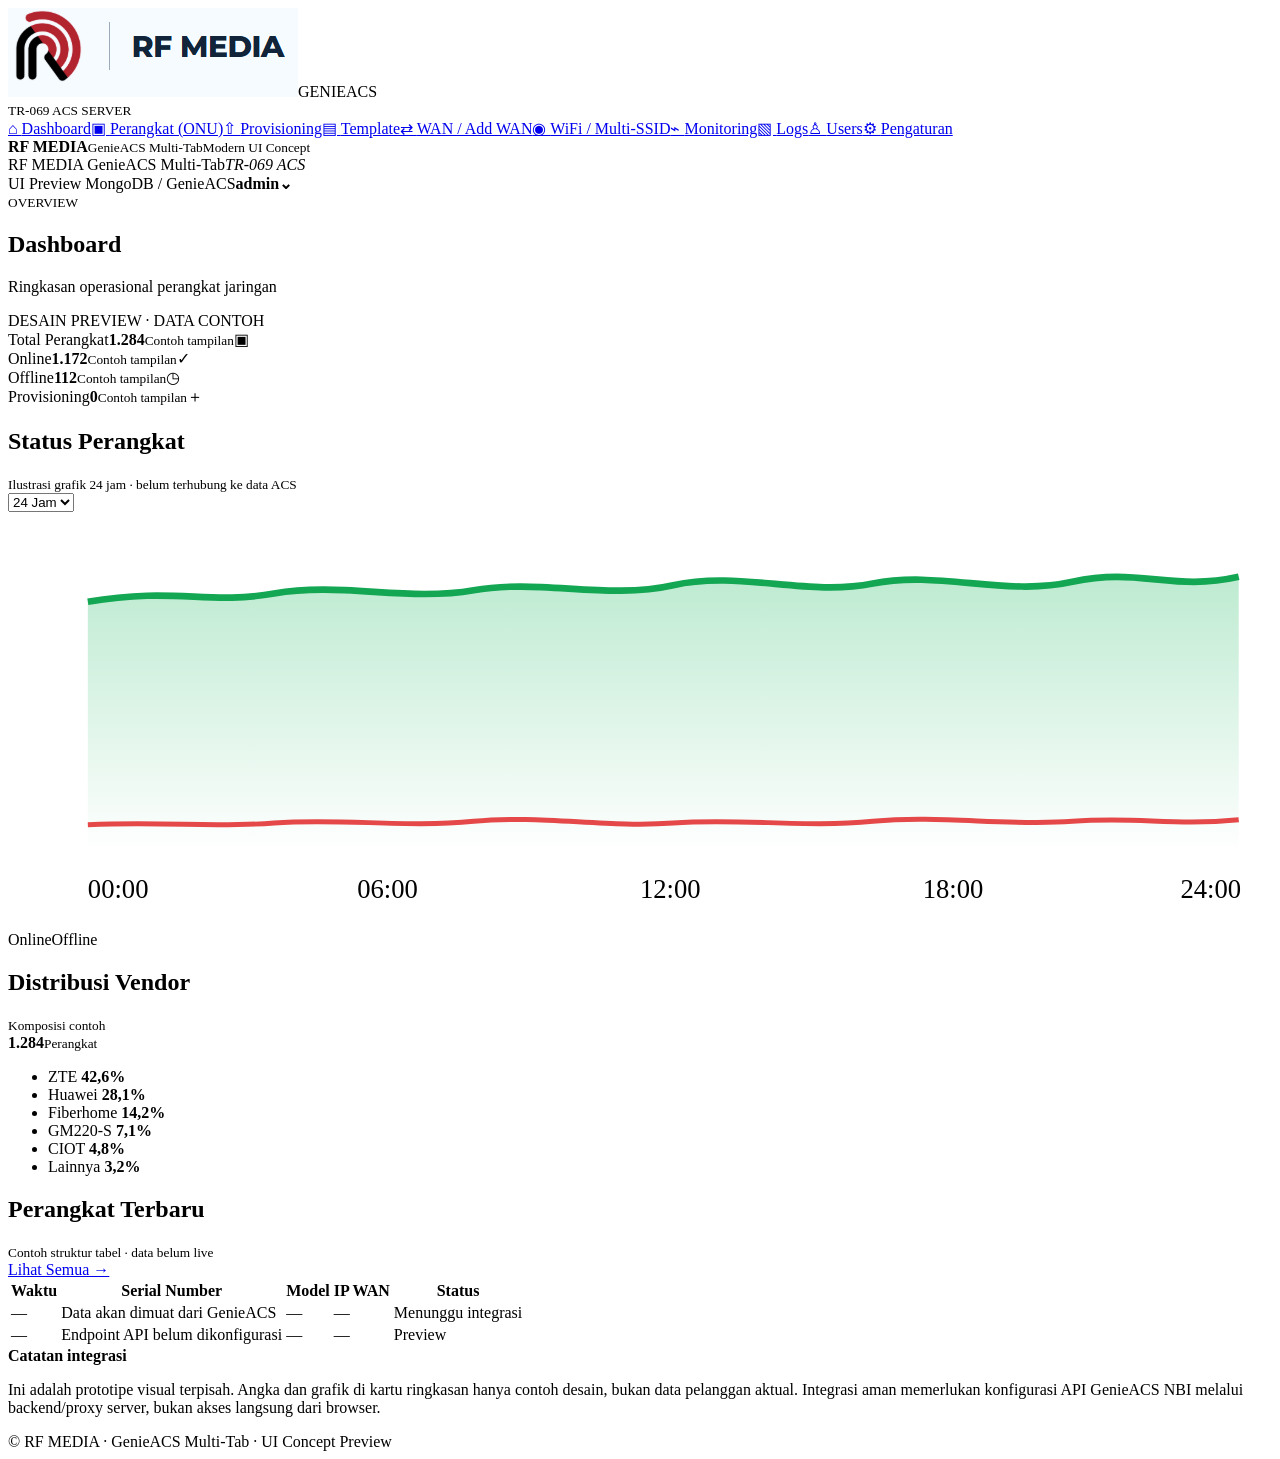
==== rf-media-dashboard/index.html @ 04a316d5 "feat: add RF MEDIA modern dashboard UI preview" ====
<!doctype html>
<html lang="id"><head><meta charset="utf-8"><meta name="viewport" content="width=device-width,initial-scale=1"><title>RF MEDIA | GenieACS Dashboard</title><link rel="stylesheet" href="style.css"></head>
<body>
<aside class="sidebar"><div class="brand"><img src="../brandingrf-media-header.png" alt="RF MEDIA"><span>GENIEACS<br><small>TR-069 ACS SERVER</small></span></div>
<nav><a class="active" href="#dashboard">⌂ <span>Dashboard</span></a><a href="#devices">▣ <span>Perangkat (ONU)</span></a><a href="#provisioning">⇧ <span>Provisioning</span></a><a href="#templates">▤ <span>Template</span></a><a href="#wan">⇄ <span>WAN / Add WAN</span></a><a href="#wifi">◉ <span>WiFi / Multi-SSID</span></a><a href="#monitoring">⌁ <span>Monitoring</span></a><a href="#logs">▧ <span>Logs</span></a><a href="#users">♙ <span>Users</span></a><a href="#settings">⚙ <span>Pengaturan</span></a></nav>
<div class="sidefoot"><b>RF MEDIA</b><small>GenieACS Multi-Tab</small><small>Modern UI Concept</small></div></aside>
<main><header><div class="headtitle">RF MEDIA <i></i> <span>GenieACS Multi-Tab</span><em>TR-069 ACS</em></div><div class="health"><b></b> UI Preview <span>MongoDB / GenieACS</span><strong>admin⌄</strong></div></header>
<section id="dashboard" class="content"><div class="heading"><div><small>OVERVIEW</small><h1>Dashboard</h1><p>Ringkasan operasional perangkat jaringan</p></div><div class="stamp">DESAIN PREVIEW · DATA CONTOH</div></div>
<div class="stats"><article class="stat blue"><label>Total Perangkat</label><strong>1.284</strong><small>Contoh tampilan</small><span>▣</span></article><article class="stat green"><label>Online</label><strong>1.172</strong><small>Contoh tampilan</small><span>✓</span></article><article class="stat amber"><label>Offline</label><strong>112</strong><small>Contoh tampilan</small><span>◷</span></article><article class="stat purple"><label>Provisioning</label><strong>0</strong><small>Contoh tampilan</small><span>＋</span></article></div>
<div class="panels"><article class="panel trend"><div class="panelhead"><div><h2>Status Perangkat</h2><small>Ilustrasi grafik 24 jam · belum terhubung ke data ACS</small></div><select aria-label="Periode"><option>24 Jam</option><option>7 Hari</option></select></div><svg viewBox="0 0 760 250" role="img" aria-label="Grafik contoh status perangkat"><defs><linearGradient id="area" x1="0" x2="0" y1="0" y2="1"><stop offset="0" stop-color="#16b65b" stop-opacity=".28"/><stop offset="1" stop-color="#16b65b" stop-opacity="0"/></linearGradient></defs><g class="gridlines"><path d="M48 25H740M48 70H740M48 115H740M48 160H740M48 205H740"/></g><path d="M48 54 C100 45 120 56 160 49 S240 54 280 47 S360 53 400 44 S480 51 520 43 S600 51 640 42 S700 48 740 39 L740 205 L48 205Z" fill="url(#area)"/><path d="M48 54 C100 45 120 56 160 49 S240 54 280 47 S360 53 400 44 S480 51 520 43 S600 51 640 42 S700 48 740 39" fill="none" stroke="#13a653" stroke-width="4"/><path d="M48 188 C100 186 120 190 160 187 S240 190 280 186 S360 190 400 187 S480 190 520 186 S600 189 640 186 S700 189 740 185" fill="none" stroke="#e54848" stroke-width="3"/><g class="axis"><text x="48" y="232">00:00</text><text x="210" y="232">06:00</text><text x="380" y="232">12:00</text><text x="550" y="232">18:00</text><text x="705" y="232">24:00</text></g></svg><div class="legend"><span><b class="dot online"></b>Online</span><span><b class="dot offline"></b>Offline</span></div></article>
<article class="panel vendors"><div class="panelhead"><div><h2>Distribusi Vendor</h2><small>Komposisi contoh</small></div></div><div class="donutwrap"><div class="donut"><div><b>1.284</b><small>Perangkat</small></div></div><ul><li><i class="c1"></i>ZTE <b>42,6%</b></li><li><i class="c2"></i>Huawei <b>28,1%</b></li><li><i class="c3"></i>Fiberhome <b>14,2%</b></li><li><i class="c4"></i>GM220-S <b>7,1%</b></li><li><i class="c5"></i>CIOT <b>4,8%</b></li><li><i class="c6"></i>Lainnya <b>3,2%</b></li></ul></div></article></div>
<article class="panel tablepanel" id="devices"><div class="panelhead"><div><h2>Perangkat Terbaru</h2><small>Contoh struktur tabel · data belum live</small></div><a href="#devices">Lihat Semua →</a></div><div class="tablewrap"><table><thead><tr><th>Waktu</th><th>Serial Number</th><th>Model</th><th>IP WAN</th><th>Status</th></tr></thead><tbody><tr><td>—</td><td>Data akan dimuat dari GenieACS</td><td>—</td><td>—</td><td><span class="pill neutral">Menunggu integrasi</span></td></tr><tr><td>—</td><td>Endpoint API belum dikonfigurasi</td><td>—</td><td>—</td><td><span class="pill neutral">Preview</span></td></tr></tbody></table></div></article>
<div class="notice"><b>Catatan integrasi</b><p>Ini adalah prototipe visual terpisah. Angka dan grafik di kartu ringkasan hanya contoh desain, bukan data pelanggan aktual. Integrasi aman memerlukan konfigurasi API GenieACS NBI melalui backend/proxy server, bukan akses langsung dari browser.</p></div>
</section><footer>© RF MEDIA · GenieACS Multi-Tab · UI Concept Preview</footer></main><script src="app.js"></script></body></html>
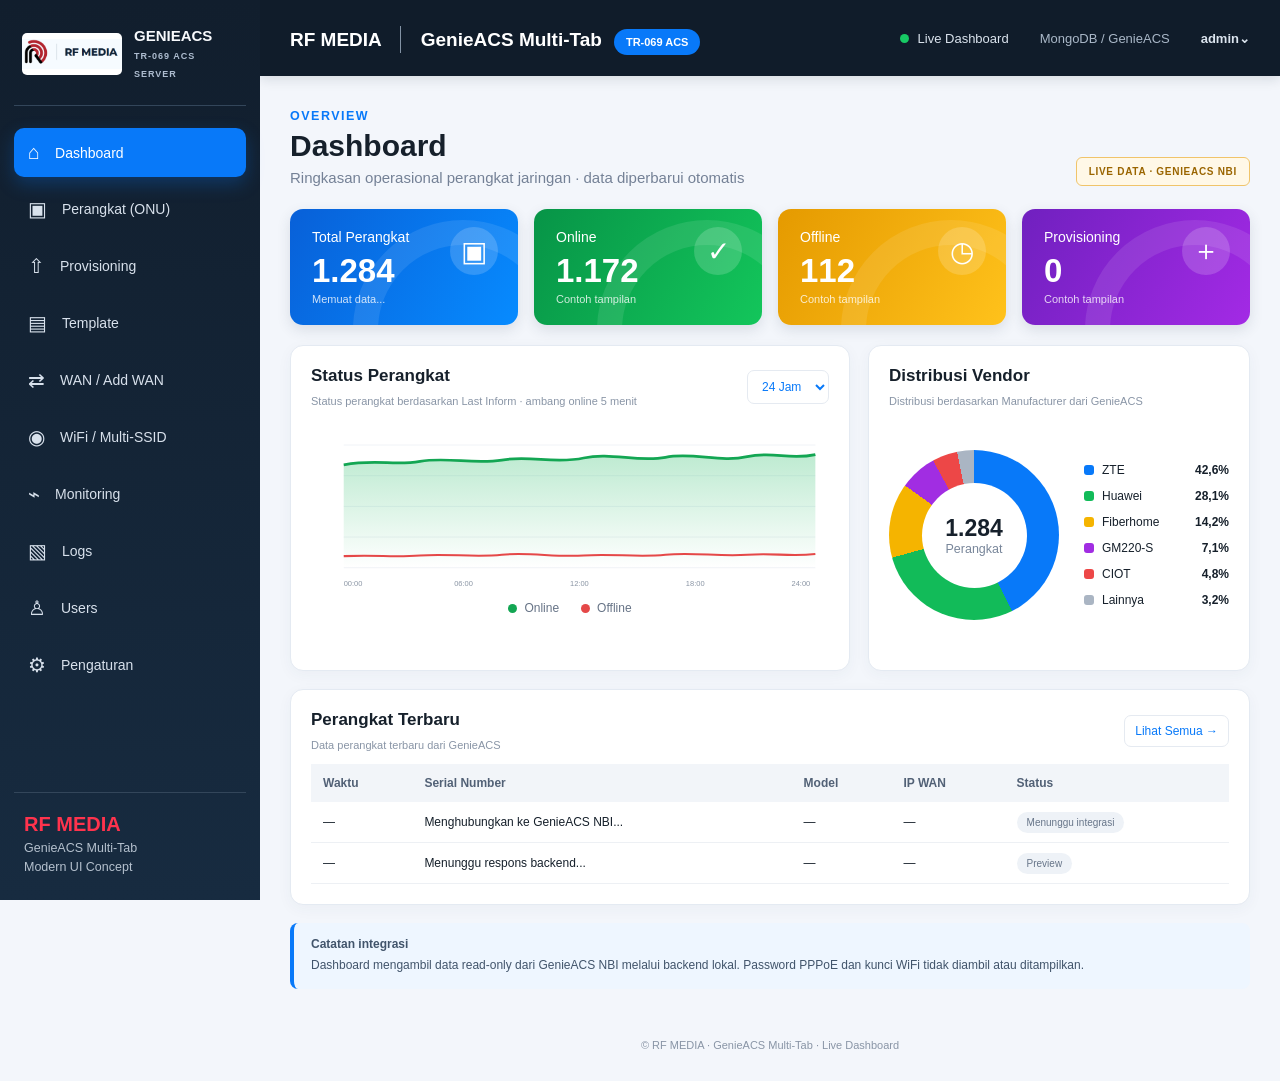
==== commit 14835437: "Prepare RF MEDIA dashboard for live NBI data" ====
--- a/rf-media-dashboard/index.html
+++ b/rf-media-dashboard/index.html
@@ -4,11 +4,11 @@
 <aside class="sidebar"><div class="brand"><img src="../brandingrf-media-header.png" alt="RF MEDIA"><span>GENIEACS<br><small>TR-069 ACS SERVER</small></span></div>
 <nav><a class="active" href="#dashboard">⌂ <span>Dashboard</span></a><a href="#devices">▣ <span>Perangkat (ONU)</span></a><a href="#provisioning">⇧ <span>Provisioning</span></a><a href="#templates">▤ <span>Template</span></a><a href="#wan">⇄ <span>WAN / Add WAN</span></a><a href="#wifi">◉ <span>WiFi / Multi-SSID</span></a><a href="#monitoring">⌁ <span>Monitoring</span></a><a href="#logs">▧ <span>Logs</span></a><a href="#users">♙ <span>Users</span></a><a href="#settings">⚙ <span>Pengaturan</span></a></nav>
 <div class="sidefoot"><b>RF MEDIA</b><small>GenieACS Multi-Tab</small><small>Modern UI Concept</small></div></aside>
-<main><header><div class="headtitle">RF MEDIA <i></i> <span>GenieACS Multi-Tab</span><em>TR-069 ACS</em></div><div class="health"><b></b> UI Preview <span>MongoDB / GenieACS</span><strong>admin⌄</strong></div></header>
-<section id="dashboard" class="content"><div class="heading"><div><small>OVERVIEW</small><h1>Dashboard</h1><p>Ringkasan operasional perangkat jaringan</p></div><div class="stamp">DESAIN PREVIEW · DATA CONTOH</div></div>
-<div class="stats"><article class="stat blue"><label>Total Perangkat</label><strong>1.284</strong><small>Contoh tampilan</small><span>▣</span></article><article class="stat green"><label>Online</label><strong>1.172</strong><small>Contoh tampilan</small><span>✓</span></article><article class="stat amber"><label>Offline</label><strong>112</strong><small>Contoh tampilan</small><span>◷</span></article><article class="stat purple"><label>Provisioning</label><strong>0</strong><small>Contoh tampilan</small><span>＋</span></article></div>
-<div class="panels"><article class="panel trend"><div class="panelhead"><div><h2>Status Perangkat</h2><small>Ilustrasi grafik 24 jam · belum terhubung ke data ACS</small></div><select aria-label="Periode"><option>24 Jam</option><option>7 Hari</option></select></div><svg viewBox="0 0 760 250" role="img" aria-label="Grafik contoh status perangkat"><defs><linearGradient id="area" x1="0" x2="0" y1="0" y2="1"><stop offset="0" stop-color="#16b65b" stop-opacity=".28"/><stop offset="1" stop-color="#16b65b" stop-opacity="0"/></linearGradient></defs><g class="gridlines"><path d="M48 25H740M48 70H740M48 115H740M48 160H740M48 205H740"/></g><path d="M48 54 C100 45 120 56 160 49 S240 54 280 47 S360 53 400 44 S480 51 520 43 S600 51 640 42 S700 48 740 39 L740 205 L48 205Z" fill="url(#area)"/><path d="M48 54 C100 45 120 56 160 49 S240 54 280 47 S360 53 400 44 S480 51 520 43 S600 51 640 42 S700 48 740 39" fill="none" stroke="#13a653" stroke-width="4"/><path d="M48 188 C100 186 120 190 160 187 S240 190 280 186 S360 190 400 187 S480 190 520 186 S600 189 640 186 S700 189 740 185" fill="none" stroke="#e54848" stroke-width="3"/><g class="axis"><text x="48" y="232">00:00</text><text x="210" y="232">06:00</text><text x="380" y="232">12:00</text><text x="550" y="232">18:00</text><text x="705" y="232">24:00</text></g></svg><div class="legend"><span><b class="dot online"></b>Online</span><span><b class="dot offline"></b>Offline</span></div></article>
-<article class="panel vendors"><div class="panelhead"><div><h2>Distribusi Vendor</h2><small>Komposisi contoh</small></div></div><div class="donutwrap"><div class="donut"><div><b>1.284</b><small>Perangkat</small></div></div><ul><li><i class="c1"></i>ZTE <b>42,6%</b></li><li><i class="c2"></i>Huawei <b>28,1%</b></li><li><i class="c3"></i>Fiberhome <b>14,2%</b></li><li><i class="c4"></i>GM220-S <b>7,1%</b></li><li><i class="c5"></i>CIOT <b>4,8%</b></li><li><i class="c6"></i>Lainnya <b>3,2%</b></li></ul></div></article></div>
-<article class="panel tablepanel" id="devices"><div class="panelhead"><div><h2>Perangkat Terbaru</h2><small>Contoh struktur tabel · data belum live</small></div><a href="#devices">Lihat Semua →</a></div><div class="tablewrap"><table><thead><tr><th>Waktu</th><th>Serial Number</th><th>Model</th><th>IP WAN</th><th>Status</th></tr></thead><tbody><tr><td>—</td><td>Data akan dimuat dari GenieACS</td><td>—</td><td>—</td><td><span class="pill neutral">Menunggu integrasi</span></td></tr><tr><td>—</td><td>Endpoint API belum dikonfigurasi</td><td>—</td><td>—</td><td><span class="pill neutral">Preview</span></td></tr></tbody></table></div></article>
-<div class="notice"><b>Catatan integrasi</b><p>Ini adalah prototipe visual terpisah. Angka dan grafik di kartu ringkasan hanya contoh desain, bukan data pelanggan aktual. Integrasi aman memerlukan konfigurasi API GenieACS NBI melalui backend/proxy server, bukan akses langsung dari browser.</p></div>
-</section><footer>© RF MEDIA · GenieACS Multi-Tab · UI Concept Preview</footer></main><script src="app.js"></script></body></html>+<main><header><div class="headtitle">RF MEDIA <i></i> <span>GenieACS Multi-Tab</span><em>TR-069 ACS</em></div><div class="health"><b></b> Live Dashboard <span>MongoDB / GenieACS</span><strong>admin⌄</strong></div></header>
+<section id="dashboard" class="content"><div class="heading"><div><small>OVERVIEW</small><h1>Dashboard</h1><p>Ringkasan operasional perangkat jaringan · data diperbarui otomatis</p></div><div class="stamp">LIVE DATA · GENIEACS NBI</div></div>
+<div class="stats"><article class="stat blue"><label>Total Perangkat</label><strong>1.284</strong><small>Memuat data...</small><span>▣</span></article><article class="stat green"><label>Online</label><strong>1.172</strong><small>Contoh tampilan</small><span>✓</span></article><article class="stat amber"><label>Offline</label><strong>112</strong><small>Contoh tampilan</small><span>◷</span></article><article class="stat purple"><label>Provisioning</label><strong>0</strong><small>Contoh tampilan</small><span>＋</span></article></div>
+<div class="panels"><article class="panel trend"><div class="panelhead"><div><h2>Status Perangkat</h2><small>Status perangkat berdasarkan Last Inform · ambang online 5 menit</small></div><select aria-label="Periode"><option>24 Jam</option><option>7 Hari</option></select></div><svg viewBox="0 0 760 250" role="img" aria-label="Grafik contoh status perangkat"><defs><linearGradient id="area" x1="0" x2="0" y1="0" y2="1"><stop offset="0" stop-color="#16b65b" stop-opacity=".28"/><stop offset="1" stop-color="#16b65b" stop-opacity="0"/></linearGradient></defs><g class="gridlines"><path d="M48 25H740M48 70H740M48 115H740M48 160H740M48 205H740"/></g><path d="M48 54 C100 45 120 56 160 49 S240 54 280 47 S360 53 400 44 S480 51 520 43 S600 51 640 42 S700 48 740 39 L740 205 L48 205Z" fill="url(#area)"/><path d="M48 54 C100 45 120 56 160 49 S240 54 280 47 S360 53 400 44 S480 51 520 43 S600 51 640 42 S700 48 740 39" fill="none" stroke="#13a653" stroke-width="4"/><path d="M48 188 C100 186 120 190 160 187 S240 190 280 186 S360 190 400 187 S480 190 520 186 S600 189 640 186 S700 189 740 185" fill="none" stroke="#e54848" stroke-width="3"/><g class="axis"><text x="48" y="232">00:00</text><text x="210" y="232">06:00</text><text x="380" y="232">12:00</text><text x="550" y="232">18:00</text><text x="705" y="232">24:00</text></g></svg><div class="legend"><span><b class="dot online"></b>Online</span><span><b class="dot offline"></b>Offline</span></div></article>
+<article class="panel vendors"><div class="panelhead"><div><h2>Distribusi Vendor</h2><small>Distribusi berdasarkan Manufacturer dari GenieACS</small></div></div><div class="donutwrap"><div class="donut"><div><b>1.284</b><small>Perangkat</small></div></div><ul><li><i class="c1"></i>ZTE <b>42,6%</b></li><li><i class="c2"></i>Huawei <b>28,1%</b></li><li><i class="c3"></i>Fiberhome <b>14,2%</b></li><li><i class="c4"></i>GM220-S <b>7,1%</b></li><li><i class="c5"></i>CIOT <b>4,8%</b></li><li><i class="c6"></i>Lainnya <b>3,2%</b></li></ul></div></article></div>
+<article class="panel tablepanel" id="devices"><div class="panelhead"><div><h2>Perangkat Terbaru</h2><small>Data perangkat terbaru dari GenieACS</small></div><a href="#devices">Lihat Semua →</a></div><div class="tablewrap"><table><thead><tr><th>Waktu</th><th>Serial Number</th><th>Model</th><th>IP WAN</th><th>Status</th></tr></thead><tbody><tr><td>—</td><td>Menghubungkan ke GenieACS NBI...</td><td>—</td><td>—</td><td><span class="pill neutral">Menunggu integrasi</span></td></tr><tr><td>—</td><td>Menunggu respons backend...</td><td>—</td><td>—</td><td><span class="pill neutral">Preview</span></td></tr></tbody></table></div></article>
+<div class="notice"><b>Catatan integrasi</b><p>Dashboard mengambil data read-only dari GenieACS NBI melalui backend lokal. Password PPPoE dan kunci WiFi tidak diambil atau ditampilkan.</p></div>
+</section><footer>© RF MEDIA · GenieACS Multi-Tab · Live Dashboard</footer></main><script src="app.js"></script></body></html>
--- a/rf-media-dashboard/style.css
+++ b/rf-media-dashboard/style.css
@@ -0,0 +1 @@
+:root{--navy:#101c2a;--navy2:#17283a;--ink:#16202b;--muted:#748196;--line:#e5eaf1;--bg:#f3f6fb;--blue:#0879f9}*{box-sizing:border-box}body{margin:0;background:var(--bg);color:var(--ink);font:15px Inter,Segoe UI,Arial,sans-serif;display:flex}.sidebar{width:260px;background:linear-gradient(180deg,#111e2d,#172b40);color:#f7f9fc;min-height:100vh;position:fixed;inset:0 auto 0 0;display:flex;flex-direction:column;padding:22px 14px}.brand{display:flex;align-items:center;gap:12px;padding:5px 8px 24px;border-bottom:1px solid #33465a}.brand img{width:100px;height:42px;object-fit:contain;background:#fff;border-radius:5px}.brand span{font-weight:800;line-height:1.2}.brand small{font-size:9px;color:#aebdd0;letter-spacing:1px}nav{display:grid;gap:7px;padding-top:22px}nav a{color:#d8e1ec;text-decoration:none;padding:13px 14px;border-radius:10px;font-size:20px;display:flex;gap:15px;align-items:center}nav a span{font-size:14px}nav a.active,nav a:hover{background:#0879f9;color:#fff;box-shadow:0 7px 18px #0879f944}.sidefoot{margin-top:auto;border-top:1px solid #33465a;padding:20px 10px 4px;display:grid;gap:5px}.sidefoot b{color:#ff334d;font-size:20px}.sidefoot small{color:#b5c1ce}main{margin-left:260px;width:calc(100% - 260px);min-height:100vh}header{height:76px;background:#101c2a;color:white;display:flex;align-items:center;justify-content:space-between;padding:0 30px;box-shadow:0 3px 12px #10203022}.headtitle{font-size:19px;font-weight:800}.headtitle i{display:inline-block;height:27px;border-left:1px solid #8292a4;margin:0 14px -7px}.headtitle span{font-weight:600}.headtitle em{font-style:normal;background:#0879f9;padding:7px 12px;border-radius:20px;font-size:11px;margin-left:12px}.health{display:flex;align-items:center;gap:9px;font-size:13px;color:#dbe4ee}.health b{width:9px;height:9px;background:#17c964;border-radius:50%}.health span{margin:0 22px;color:#aab8c8}.health strong{font-size:13px}.content{padding:30px;max-width:1600px;margin:auto}.heading{display:flex;align-items:end;justify-content:space-between;margin-bottom:23px}.heading small{color:#0879f9;font-weight:800;letter-spacing:1.5px}.heading h1{font-size:30px;margin:6px 0}.heading p{color:var(--muted);margin:0}.stamp{border:1px solid #f0c46a;background:#fff8e7;color:#9a6500;border-radius:6px;padding:8px 12px;font-size:10px;font-weight:800;letter-spacing:.7px}.stats{display:grid;grid-template-columns:repeat(4,1fr);gap:16px;margin-bottom:20px}.stat{padding:20px 22px;border-radius:13px;color:#fff;position:relative;overflow:hidden;box-shadow:0 5px 14px #243b5320}.stat:after{content:"";position:absolute;width:170px;height:170px;border:25px solid #ffffff18;border-radius:50%;right:-55px;bottom:-115px}.stat label,.stat strong,.stat small{display:block;position:relative;z-index:1}.stat label{font-size:14px}.stat strong{font-size:33px;margin:7px 0 3px}.stat small{opacity:.8;font-size:11px}.stat span{position:absolute;right:20px;top:18px;font-size:28px;background:#ffffff2b;width:48px;height:48px;border-radius:50%;display:grid;place-items:center}.blue{background:linear-gradient(120deg,#0860d8,#078bff)}.green{background:linear-gradient(120deg,#079447,#13c65b)}.amber{background:linear-gradient(120deg,#e59a00,#ffc21b)}.purple{background:linear-gradient(120deg,#7020bf,#a32ae5)}.panels{display:grid;grid-template-columns:1.55fr 1fr;gap:18px;margin-bottom:18px}.panel{background:white;border:1px solid #e4eaf2;border-radius:13px;box-shadow:0 4px 15px #243b530b;padding:20px}.panelhead{display:flex;justify-content:space-between;align-items:center;margin-bottom:12px}.panel h2{font-size:17px;margin:0 0 5px}.panelhead small{color:#8995a6;font-size:11px}.panelhead select,.panelhead a{border:1px solid var(--line);background:white;border-radius:7px;padding:8px 10px;color:#0879f9;text-decoration:none;font-size:12px}.trend svg{width:100%;height:auto;margin-top:8px}.gridlines path{stroke:#e9edf3;stroke-width:1}.axis{fill:#8a95a4;font-size:11px}.legend{display:flex;justify-content:center;gap:22px;font-size:12px;color:#667386}.legend span{display:flex;align-items:center;gap:7px}.dot{width:9px;height:9px;border-radius:50%}.online{background:#13a653}.offline{background:#e54848}.donutwrap{display:flex;align-items:center;justify-content:center;gap:25px;min-height:230px}.donut{width:170px;height:170px;border-radius:50%;background:conic-gradient(#0879f9 0 42.6%,#12bb59 42.6% 70.7%,#f5b400 70.7% 84.9%,#a12de2 84.9% 92%,#ed4747 92% 96.8%,#aab5c3 96.8%);display:grid;place-items:center}.donut>div{width:105px;height:105px;border-radius:50%;background:white;display:grid;align-content:center;text-align:center}.donut b{font-size:23px}.donut small{color:#78869a}.donutwrap ul{list-style:none;padding:0;margin:0;display:grid;gap:12px;font-size:12px;min-width:145px}.donutwrap li{display:flex;align-items:center;gap:8px}.donutwrap li b{margin-left:auto}.donutwrap li i{width:10px;height:10px;border-radius:3px}.c1{background:#0879f9}.c2{background:#12bb59}.c3{background:#f5b400}.c4{background:#a12de2}.c5{background:#ed4747}.c6{background:#aab5c3}.tablepanel{margin-bottom:18px}.tablewrap{overflow:auto}table{border-collapse:collapse;width:100%;font-size:12px}th{text-align:left;background:#f2f5f9;color:#526176;padding:12px}td{padding:13px 12px;border-bottom:1px solid #edf0f4}.pill{border-radius:20px;padding:5px 10px;font-size:10px}.neutral{background:#eef2f7;color:#677589}.notice{background:#eef6ff;border-left:4px solid #0879f9;padding:14px 17px;border-radius:8px;color:#41546b;font-size:12px}.notice p{margin:5px 0 0;line-height:1.6}footer{text-align:center;color:#8995a6;font-size:11px;padding:20px 10px 30px}@media(max-width:1050px){.sidebar{width:220px}main{margin-left:220px;width:calc(100% - 220px)}.stats{grid-template-columns:repeat(2,1fr)}.panels{grid-template-columns:1fr}.health span{display:none}}@media(max-width:650px){.sidebar{width:64px;padding:12px 7px}.brand{padding:6px 0 18px}.brand img{width:48px;height:34px}.brand span,nav a span,.sidefoot{display:none}nav a{justify-content:center;padding:12px 4px}main{margin-left:64px;width:calc(100% - 64px)}header{padding:0 13px;height:62px}.headtitle{font-size:13px}.headtitle i,.headtitle span,.headtitle em,.health{display:none}.content{padding:17px 12px}.stats{gap:9px}.stat{padding:14px}.stat strong{font-size:25px}.stat span{display:none}.heading{align-items:start;gap:10px;flex-direction:column}.stamp{font-size:9px}.panel{padding:13px}.donutwrap{gap:12px}.donut{width:125px;height:125px}.donut>div{width:78px;height:78px}.donut b{font-size:17px}.donutwrap ul{font-size:10px;min-width:110px}}
